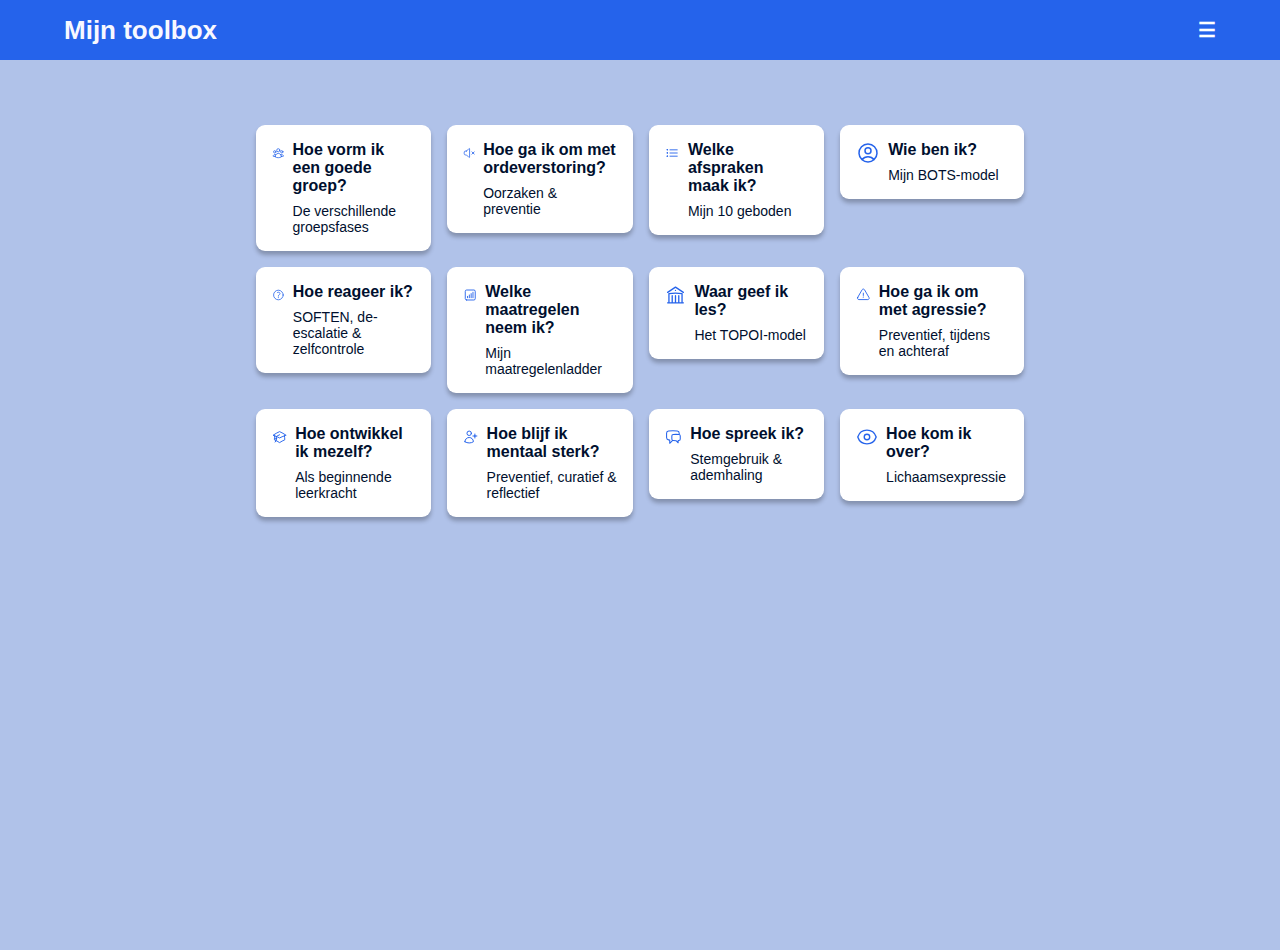
==== toolboxMenu.html @ 975180a3 "Add files via upload" ====
<!DOCTYPE html>
<html lang="en">
<head>
    <meta charset="UTF-8">
    <meta name="viewport" content="width=device-width, initial-scale=1.0">
    <title>ToolboxMenu</title>
    <link rel="stylesheet" href="./css/styles.css">
    <link rel="stylesheet" href="./css/toolboxMenu.css">

    <script src="./js/navbar.js" defer></script>
</head>
<body class="toolboxMenu">
    <header class="navigation-header">
        <nav>
            <div class="logo-container">
                <a href="./index.html">Mijn toolbox</a>
            </div>
            <div class="navigation-items" id="navigation-items">
                <a href="./goedeGroep.html">Hoe vorm ik een goede groep?</a>
                <a href="">Hoe vorm ik een goede groep?</a>
                <a href="">Hoe vorm ik een goede groep?</a>
            </div>
            <div class="hamburger">
                <span id="openHam">&#9776;</span>
                <span id="closeHam">&#x2716;</span>
            </div>
        </nav>
       </header>
    <main>
        <a href="./goedeGroep.html">
            <section class="card">
                <svg xmlns="http://www.w3.org/2000/svg" fill="none" viewBox="0 0 24 24" stroke-width="1.5" stroke="currentColor" class="w-6 h-6">
                    <path stroke-linecap="round" stroke-linejoin="round" d="M18 18.72a9.094 9.094 0 0 0 3.741-.479 3 3 0 0 0-4.682-2.72m.94 3.198.001.031c0 .225-.012.447-.037.666A11.944 11.944 0 0 1 12 21c-2.17 0-4.207-.576-5.963-1.584A6.062 6.062 0 0 1 6 18.719m12 0a5.971 5.971 0 0 0-.941-3.197m0 0A5.995 5.995 0 0 0 12 12.75a5.995 5.995 0 0 0-5.058 2.772m0 0a3 3 0 0 0-4.681 2.72 8.986 8.986 0 0 0 3.74.477m.94-3.197a5.971 5.971 0 0 0-.94 3.197M15 6.75a3 3 0 1 1-6 0 3 3 0 0 1 6 0Zm6 3a2.25 2.25 0 1 1-4.5 0 2.25 2.25 0 0 1 4.5 0Zm-13.5 0a2.25 2.25 0 1 1-4.5 0 2.25 2.25 0 0 1 4.5 0Z" />
                  </svg>
                  
                <div class="cardText">
                    <h2>Hoe vorm ik een goede groep?</h2>
                    <p>De verschillende groepsfases</p>
                </div>              
            </section>
        </a>
        <a href="./goedeGroep.html">

            <section class="card">
                <svg xmlns="http://www.w3.org/2000/svg" fill="none" viewBox="0 0 24 24" stroke-width="1.5" stroke="currentColor" class="w-6 h-6">
                    <path stroke-linecap="round" stroke-linejoin="round" d="M17.25 9.75 19.5 12m0 0 2.25 2.25M19.5 12l2.25-2.25M19.5 12l-2.25 2.25m-10.5-6 4.72-4.72a.75.75 0 0 1 1.28.53v15.88a.75.75 0 0 1-1.28.53l-4.72-4.72H4.51c-.88 0-1.704-.507-1.938-1.354A9.009 9.009 0 0 1 2.25 12c0-.83.112-1.633.322-2.396C2.806 8.756 3.63 8.25 4.51 8.25H6.75Z" />
                  </svg>                  
                <div class="cardText">
                    <h2>Hoe ga ik om met ordeverstoring?</h2>
                    <p>Oorzaken & preventie</p>
                </div>              
            </section>
        </a>
        <a href="./goedeGroep.html">

            <section class="card">
                <svg xmlns="http://www.w3.org/2000/svg" fill="none" viewBox="0 0 24 24" stroke-width="1.5" stroke="currentColor" class="w-6 h-6">
                    <path stroke-linecap="round" stroke-linejoin="round" d="M8.25 6.75h12M8.25 12h12m-12 5.25h12M3.75 6.75h.007v.008H3.75V6.75Zm.375 0a.375.375 0 1 1-.75 0 .375.375 0 0 1 .75 0ZM3.75 12h.007v.008H3.75V12Zm.375 0a.375.375 0 1 1-.75 0 .375.375 0 0 1 .75 0Zm-.375 5.25h.007v.008H3.75v-.008Zm.375 0a.375.375 0 1 1-.75 0 .375.375 0 0 1 .75 0Z" />
                  </svg>
                  
                <div class="cardText">
                    <h2>Welke afspraken maak ik?</h2>
                    <p>Mijn 10 geboden</p>
                </div>              
            </section>
        </a>
        <a href="./goedeGroep.html">

            <section class="card">
                <svg xmlns="http://www.w3.org/2000/svg" fill="none" viewBox="0 0 24 24" stroke-width="1.5" stroke="currentColor" class="w-6 h-6">
                    <path stroke-linecap="round" stroke-linejoin="round" d="M17.982 18.725A7.488 7.488 0 0 0 12 15.75a7.488 7.488 0 0 0-5.982 2.975m11.963 0a9 9 0 1 0-11.963 0m11.963 0A8.966 8.966 0 0 1 12 21a8.966 8.966 0 0 1-5.982-2.275M15 9.75a3 3 0 1 1-6 0 3 3 0 0 1 6 0Z" />
                  </svg>
                  
                <div class="cardText">
                    <h2>Wie ben ik?</h2>
                    <p>Mijn BOTS-model</p>
                </div>              
            </section>
        </a>
        <a href="./goedeGroep.html">

            <section class="card">
                <svg xmlns="http://www.w3.org/2000/svg" fill="none" viewBox="0 0 24 24" stroke-width="1.5" stroke="currentColor" class="w-6 h-6">
                    <path stroke-linecap="round" stroke-linejoin="round" d="M9.879 7.519c1.171-1.025 3.071-1.025 4.242 0 1.172 1.025 1.172 2.687 0 3.712-.203.179-.43.326-.67.442-.745.361-1.45.999-1.45 1.827v.75M21 12a9 9 0 1 1-18 0 9 9 0 0 1 18 0Zm-9 5.25h.008v.008H12v-.008Z" />
                  </svg>
                  
                  
                <div class="cardText">
                    <h2>Hoe reageer ik?</h2>
                    <p>SOFTEN, de-escalatie & zelfcontrole</p>
                </div>              
            </section>
        </a>
        <a href="./goedeGroep.html">

            <section class="card">
                <svg xmlns="http://www.w3.org/2000/svg" fill="none" viewBox="0 0 24 24" stroke-width="1.5" stroke="currentColor" class="w-6 h-6">
                    <path stroke-linecap="round" stroke-linejoin="round" d="M7.5 14.25v2.25m3-4.5v4.5m3-6.75v6.75m3-9v9M6 20.25h12A2.25 2.25 0 0 0 20.25 18V6A2.25 2.25 0 0 0 18 3.75H6A2.25 2.25 0 0 0 3.75 6v12A2.25 2.25 0 0 0 6 20.25Z" />
                  </svg>
                  
                <div class="cardText">
                    <h2>Welke maatregelen neem ik?</h2>
                    <p>Mijn maatregelenladder</p>
                </div>              
            </section>
        </a>
        <a href="./goedeGroep.html">

            <section class="card">
                <svg xmlns="http://www.w3.org/2000/svg" fill="none" viewBox="0 0 24 24" stroke-width="1.5" stroke="currentColor" class="w-6 h-6">
                    <path stroke-linecap="round" stroke-linejoin="round" d="M12 21v-8.25M15.75 21v-8.25M8.25 21v-8.25M3 9l9-6 9 6m-1.5 12V10.332A48.36 48.36 0 0 0 12 9.75c-2.551 0-5.056.2-7.5.582V21M3 21h18M12 6.75h.008v.008H12V6.75Z" />
                  </svg>
                  
                  
                <div class="cardText">
                    <h2>Waar geef ik les?</h2>
                    <p>Het TOPOI-model</p>
                </div>              
            </section>
        </a>
        <a href="./goedeGroep.html">

            <section class="card">
                <svg xmlns="http://www.w3.org/2000/svg" fill="none" viewBox="0 0 24 24" stroke-width="1.5" stroke="currentColor" class="w-6 h-6">
                    <path stroke-linecap="round" stroke-linejoin="round" d="M12 9v3.75m-9.303 3.376c-.866 1.5.217 3.374 1.948 3.374h14.71c1.73 0 2.813-1.874 1.948-3.374L13.949 3.378c-.866-1.5-3.032-1.5-3.898 0L2.697 16.126ZM12 15.75h.007v.008H12v-.008Z" />
                  </svg>
                  
                <div class="cardText">
                    <h2>Hoe ga ik om met agressie?</h2>
                    <p>Preventief, tijdens en achteraf</p>
                </div>              
            </section>
        </a>
        <a href="./goedeGroep.html">

            <section class="card">
                <svg xmlns="http://www.w3.org/2000/svg" fill="none" viewBox="0 0 24 24" stroke-width="1.5" stroke="currentColor" class="w-6 h-6">
                    <path stroke-linecap="round" stroke-linejoin="round" d="M4.26 10.147a60.438 60.438 0 0 0-.491 6.347A48.62 48.62 0 0 1 12 20.904a48.62 48.62 0 0 1 8.232-4.41 60.46 60.46 0 0 0-.491-6.347m-15.482 0a50.636 50.636 0 0 0-2.658-.813A59.906 59.906 0 0 1 12 3.493a59.903 59.903 0 0 1 10.399 5.84c-.896.248-1.783.52-2.658.814m-15.482 0A50.717 50.717 0 0 1 12 13.489a50.702 50.702 0 0 1 7.74-3.342M6.75 15a.75.75 0 1 0 0-1.5.75.75 0 0 0 0 1.5Zm0 0v-3.675A55.378 55.378 0 0 1 12 8.443m-7.007 11.55A5.981 5.981 0 0 0 6.75 15.75v-1.5" />
                  </svg>
                  
                <div class="cardText">
                    <h2>Hoe ontwikkel ik mezelf?</h2>
                    <p>Als beginnende leerkracht</p>
                </div>              
            </section>
        </a>
        <a href="./goedeGroep.html">

            <section class="card">
                <svg xmlns="http://www.w3.org/2000/svg" fill="none" viewBox="0 0 24 24" stroke-width="1.5" stroke="currentColor" class="w-6 h-6">
                    <path stroke-linecap="round" stroke-linejoin="round" d="M18 7.5v3m0 0v3m0-3h3m-3 0h-3m-2.25-4.125a3.375 3.375 0 1 1-6.75 0 3.375 3.375 0 0 1 6.75 0ZM3 19.235v-.11a6.375 6.375 0 0 1 12.75 0v.109A12.318 12.318 0 0 1 9.374 21c-2.331 0-4.512-.645-6.374-1.766Z" />
                  </svg>
                  
                <div class="cardText">
                    <h2>Hoe blijf ik mentaal sterk?</h2>
                    <p>Preventief, curatief & reflectief</p>
                </div>              
            </section>
        </a>
        <a href="./goedeGroep.html">

            <section class="card">
                <svg xmlns="http://www.w3.org/2000/svg" fill="none" viewBox="0 0 24 24" stroke-width="1.5" stroke="currentColor" class="w-6 h-6">
                    <path stroke-linecap="round" stroke-linejoin="round" d="M20.25 8.511c.884.284 1.5 1.128 1.5 2.097v4.286c0 1.136-.847 2.1-1.98 2.193-.34.027-.68.052-1.02.072v3.091l-3-3c-1.354 0-2.694-.055-4.02-.163a2.115 2.115 0 0 1-.825-.242m9.345-8.334a2.126 2.126 0 0 0-.476-.095 48.64 48.64 0 0 0-8.048 0c-1.131.094-1.976 1.057-1.976 2.192v4.286c0 .837.46 1.58 1.155 1.951m9.345-8.334V6.637c0-1.621-1.152-3.026-2.76-3.235A48.455 48.455 0 0 0 11.25 3c-2.115 0-4.198.137-6.24.402-1.608.209-2.76 1.614-2.76 3.235v6.226c0 1.621 1.152 3.026 2.76 3.235.577.075 1.157.14 1.74.194V21l4.155-4.155" />
                  </svg>
                  
                <div class="cardText">
                    <h2>Hoe spreek ik?</h2>
                    <p>Stemgebruik & ademhaling</p>
                </div>              
            </section>
        </a>
        <a href="./goedeGroep.html">

            <section class="card">
                <svg xmlns="http://www.w3.org/2000/svg" fill="none" viewBox="0 0 24 24" stroke-width="1.5" stroke="currentColor" class="w-6 h-6">
                    <path stroke-linecap="round" stroke-linejoin="round" d="M2.036 12.322a1.012 1.012 0 0 1 0-.639C3.423 7.51 7.36 4.5 12 4.5c4.638 0 8.573 3.007 9.963 7.178.07.207.07.431 0 .639C20.577 16.49 16.64 19.5 12 19.5c-4.638 0-8.573-3.007-9.963-7.178Z" />
                    <path stroke-linecap="round" stroke-linejoin="round" d="M15 12a3 3 0 1 1-6 0 3 3 0 0 1 6 0Z" />
                  </svg>
                  
                <div class="cardText">
                    <h2>Hoe kom ik over?</h2>
                    <p>Lichaamsexpressie</p>
                </div>              
            </section>
        </a>
        
    </main>
</body>
</html>
---- css/styles.css ----
/* raleway-regular - latin */
@import url('https://fonts.googleapis.com/css?family=Raleway:400,700&display=swap');
* {
    margin: 0;
    padding: 0;
    box-sizing: border-box;
    font-family: 'Raleway', sans-serif;
    text-decoration: none;
}

h1, h2, h3, h4, h5, h6, p {
    color: #000f2e;
}
/* button but not accordeon class */
button.blue {
    border: none;
    padding: 16px 32px;
    border-radius: 16px;
    background: #2563EB;
    box-shadow: 0px -5px 0px 0px #023EB8 inset;

    color: white;
    font-size: 24px;
    cursor: pointer;

    position: absolute;
    left: 50%;
    top: 50%;
    transform: translate(-50%, -50%);
    display: flex;
    justify-content: space-between;
    align-items: center;
    gap: 8px;

    width: fit-content;
    font-weight: bolder;
}


button.blue:active {
    box-shadow: 0px -2px 0px 0px #023EB8 inset;
    position: relative;
    transform: translate(-50%, calc(-50% + 5px));
}

button.blue > svg {
    color: white;
}

*, body {
    padding: 0;
    margin: 0;
    box-sizing: border-box;
    font-family: sans-serif;
  }
  main {
    margin-top: 50px;
  }
  /* Navigation */
  .navigation-header {
    background-color: #2563EB;
    padding: 0 5%;
    height: 60px;
    display: flex;
    justify-content: center;
    align-items: center;
    position: fixed;
    top: 0;
    left: 0;
    width: 100%;
  
  }
  
  nav {
    width: 100%;
    max-width: 1200px;
    display: flex;
    justify-content: space-between;
    align-items: center;

  }
  .logo-container {
    display: flex;
    align-items: center;
    gap: 10px;
    width: 90%;
  }
  .logo-container > a {
    color: ghostwhite;
    text-decoration: none;
    font-weight: 700;
    font-size: 26px;
    white-space: nowrap;
    overflow: hidden;
    text-overflow: ellipsis;
  }
  .navigation-items {
    display: flex;
    gap: 40px;
  }
  .navigation-items > a {
    color: ghostwhite;
    text-decoration: none;
    font-weight: 500;
    font-size: 16px;
    transition: .4s ease-in-out;
  }
  .navigation-items > a:hover {
    color: white;
  }
  .hamburger {
    display: none;
    font-size: 20px;
    font-weight: 800;
    color: white;
  }
    .hamburger {
      display: flex;
      cursor: pointer;
    }
    .hamburger #closeHam {
      display: none;
    }
    .navigation-items {
      display: none;
      flex-direction: column;
      align-items: center;
      position: absolute;
      right: 0;
      top: 58px;
      background-color: #2563EB;
      width: 100%;
      height: calc(100vh - 58px);
      padding-top: 60px;
      gap: 10vh;
      animation: slideRight .5s ease-in-out;
    }


@keyframes slideRight {
    from {
        transform: translateX(100%);
    }
    to {
        transform: translateX(0%);
    }
}

.accordion {
    background-color: #fff;
    color: #000f2e;
    cursor: pointer;
    padding: 18px;
    width: 100%;
    text-align: left;
    border: none;
    outline: none;
    transition: 0.4s;
    font-size: 24px;
    font-weight: 600;
    border-radius: 9px;
  }
  
  /* Add a background color to the button if it is clicked on (add the .active class with JS), and when you move the mouse over it (hover) */
  .active, .accordion:hover {
    background-color: #2563EB;
    color: white;
  }
  
  /* Style the accordion panel. Note: hidden by default */
  .panel {
    padding: 20px 18px;
    background-color: white;
    border-radius: 9px;
    display: none;
    overflow-x: hidden;
  }

  .panel > h2 {
      font-size: 20px;
      margin: 16px 0 8px 0;
  }

  .panel > img {
      width: 50%;
      height: auto;
      margin-bottom: 16px;
  }
---- css/toolboxMenu.css ----
body {
    background-color: #023EB850;
    width: 100%;
    height: 100vh;
}
main {
    display: flex;
    flex-direction: column;
    gap: 16px;
    padding: 50px 5%;
}
@media (min-width: 768px) {
    main {
        display: grid;
        grid-template-columns: repeat(2, 1fr);
        gap: 16px;
        padding: 75px 10%;
    }
}

@media (min-width: 1024px) {
    main {
        grid-template-columns: repeat(4, 1fr);
        padding: 75px 20%;
    }
}

.card {
    display: flex;
    justify-content: flex-start;
    gap: 8px;
    padding: 16px;
    border-radius: 9px;
    background: #ffffff;
    box-shadow: 0px 4px 4px rgba(0, 0, 0, 0.25);
}

.cardText {
    display: flex;
    flex-direction: column;
    gap: 8px;
}

.cardText h2 {
    font-size: 16px;
    font-weight: 600;
}

.cardText p {
    font-size: 14px;
    font-weight: 400;
}

.card svg {
    width: 24px;
    height: 24px;
    color: #2563EB;
}
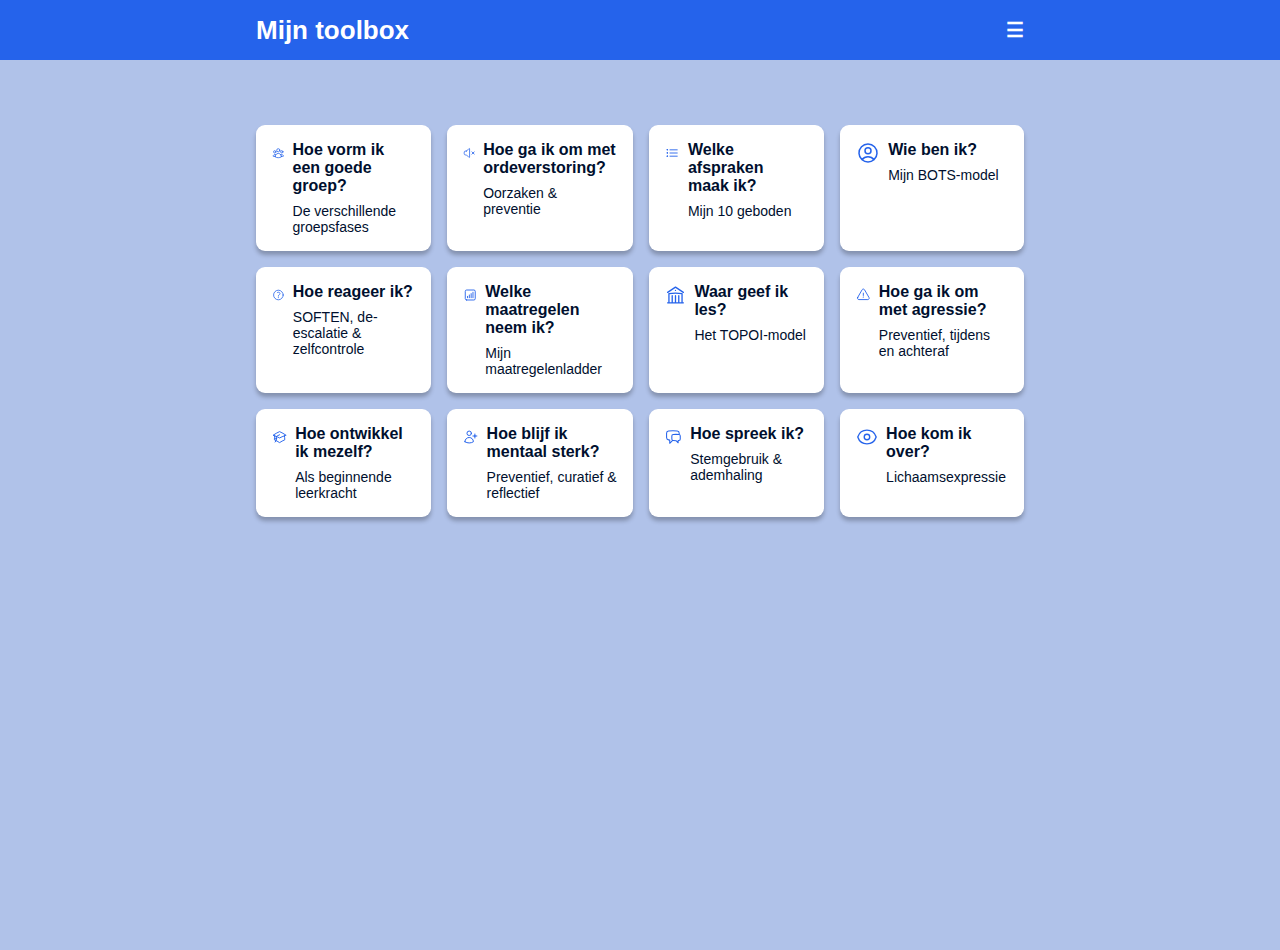
==== commit c732b746: "Add files via upload" ====
--- a/toolboxMenu.html
+++ b/toolboxMenu.html
@@ -3,7 +3,7 @@
 <head>
     <meta charset="UTF-8">
     <meta name="viewport" content="width=device-width, initial-scale=1.0">
-    <title>ToolboxMenu</title>
+    <title>Mijn Toolbox - Ruben Coulier</title>
     <link rel="stylesheet" href="./css/styles.css">
     <link rel="stylesheet" href="./css/toolboxMenu.css">
 
@@ -17,8 +17,17 @@
             </div>
             <div class="navigation-items" id="navigation-items">
                 <a href="./goedeGroep.html">Hoe vorm ik een goede groep?</a>
+                <a href="./ordeVerstoring.html">Hoe ga ik om met ordeverstoring?</a>
                 <a href="">Hoe vorm ik een goede groep?</a>
-                <a href="">Hoe vorm ik een goede groep?</a>
+				<a href="">Hoe vorm ik een goede groep?</a>
+				<a href="">Hoe vorm ik een goede groep?</a>
+				<a href="">Hoe vorm ik een goede groep?</a>
+				<a href="">Hoe vorm ik een goede groep?</a>
+				<a href="">Hoe vorm ik een goede groep?</a>
+				<a href="">Hoe vorm ik een goede groep?</a>
+				<a href="">Hoe vorm ik een goede groep?</a>
+				<a href="">Hoe vorm ik een goede groep?</a>
+				<a href="">Hoe vorm ik een goede groep?</a>
             </div>
             <div class="hamburger">
                 <span id="openHam">&#9776;</span>
@@ -39,7 +48,7 @@
                 </div>              
             </section>
         </a>
-        <a href="./goedeGroep.html">
+        <a href="./ordeVerstoring.html">
 
             <section class="card">
                 <svg xmlns="http://www.w3.org/2000/svg" fill="none" viewBox="0 0 24 24" stroke-width="1.5" stroke="currentColor" class="w-6 h-6">
@@ -51,7 +60,7 @@
                 </div>              
             </section>
         </a>
-        <a href="./goedeGroep.html">
+        <a href="./tienGeboden.html">
 
             <section class="card">
                 <svg xmlns="http://www.w3.org/2000/svg" fill="none" viewBox="0 0 24 24" stroke-width="1.5" stroke="currentColor" class="w-6 h-6">
@@ -64,7 +73,7 @@
                 </div>              
             </section>
         </a>
-        <a href="./goedeGroep.html">
+        <a href="./botsModel.html">
 
             <section class="card">
                 <svg xmlns="http://www.w3.org/2000/svg" fill="none" viewBox="0 0 24 24" stroke-width="1.5" stroke="currentColor" class="w-6 h-6">
@@ -77,7 +86,7 @@
                 </div>              
             </section>
         </a>
-        <a href="./goedeGroep.html">
+        <a href="./mijnReactie.html">
 
             <section class="card">
                 <svg xmlns="http://www.w3.org/2000/svg" fill="none" viewBox="0 0 24 24" stroke-width="1.5" stroke="currentColor" class="w-6 h-6">
@@ -91,7 +100,7 @@
                 </div>              
             </section>
         </a>
-        <a href="./goedeGroep.html">
+        <a href="./maatregelenLadder.html">
 
             <section class="card">
                 <svg xmlns="http://www.w3.org/2000/svg" fill="none" viewBox="0 0 24 24" stroke-width="1.5" stroke="currentColor" class="w-6 h-6">
@@ -104,7 +113,7 @@
                 </div>              
             </section>
         </a>
-        <a href="./goedeGroep.html">
+        <a href="./topoiModel.html">
 
             <section class="card">
                 <svg xmlns="http://www.w3.org/2000/svg" fill="none" viewBox="0 0 24 24" stroke-width="1.5" stroke="currentColor" class="w-6 h-6">
@@ -118,7 +127,7 @@
                 </div>              
             </section>
         </a>
-        <a href="./goedeGroep.html">
+        <a href="./agressieOmgang.html">
 
             <section class="card">
                 <svg xmlns="http://www.w3.org/2000/svg" fill="none" viewBox="0 0 24 24" stroke-width="1.5" stroke="currentColor" class="w-6 h-6">
@@ -131,7 +140,7 @@
                 </div>              
             </section>
         </a>
-        <a href="./goedeGroep.html">
+        <a href="./zelfOntwikkeling.html">
 
             <section class="card">
                 <svg xmlns="http://www.w3.org/2000/svg" fill="none" viewBox="0 0 24 24" stroke-width="1.5" stroke="currentColor" class="w-6 h-6">
@@ -144,7 +153,7 @@
                 </div>              
             </section>
         </a>
-        <a href="./goedeGroep.html">
+        <a href="./zelfKennis.html">
 
             <section class="card">
                 <svg xmlns="http://www.w3.org/2000/svg" fill="none" viewBox="0 0 24 24" stroke-width="1.5" stroke="currentColor" class="w-6 h-6">
@@ -157,7 +166,7 @@
                 </div>              
             </section>
         </a>
-        <a href="./goedeGroep.html">
+        <a href="./stemGebruik.html">
 
             <section class="card">
                 <svg xmlns="http://www.w3.org/2000/svg" fill="none" viewBox="0 0 24 24" stroke-width="1.5" stroke="currentColor" class="w-6 h-6">
@@ -170,7 +179,7 @@
                 </div>              
             </section>
         </a>
-        <a href="./goedeGroep.html">
+        <a href="./lichaamsExpressie.html">
 
             <section class="card">
                 <svg xmlns="http://www.w3.org/2000/svg" fill="none" viewBox="0 0 24 24" stroke-width="1.5" stroke="currentColor" class="w-6 h-6">
--- a/css/styles.css
+++ b/css/styles.css
@@ -11,6 +11,20 @@
 h1, h2, h3, h4, h5, h6, p {
     color: #000f2e;
 }
+
+body {
+    animation: fadeIn .7s ease-in-out;
+}
+
+@keyframes fadeIn {
+    from {
+        opacity: 0;
+    }
+    to {
+        opacity: 1;
+    }
+}
+
 /* button but not accordeon class */
 button.blue {
     border: none;
@@ -62,13 +76,26 @@
     padding: 0 5%;
     height: 60px;
     display: flex;
-    justify-content: center;
+    justify-content: space-between;
     align-items: center;
     position: fixed;
     top: 0;
     left: 0;
     width: 100%;
-  
+    z-index: 10;
+  
+  }
+  
+  @media screen and (min-width: 768px) {
+    .navigation-header {
+      padding: 0 10%;
+    }
+  }
+  
+  @media screen and (min-width: 1024px) {
+    .navigation-header {
+      padding: 0 20%;
+    }
   }
   
   nav {
@@ -86,28 +113,48 @@
     width: 90%;
   }
   .logo-container > a {
-    color: ghostwhite;
+    color: #ffffff;
     text-decoration: none;
     font-weight: 700;
     font-size: 26px;
     white-space: nowrap;
     overflow: hidden;
     text-overflow: ellipsis;
+
+
   }
   .navigation-items {
     display: flex;
-    gap: 40px;
+    gap: 2px;
   }
   .navigation-items > a {
-    color: ghostwhite;
+    color: #000f2e;
     text-decoration: none;
     font-weight: 500;
     font-size: 16px;
+    line-height: normal;
     transition: .4s ease-in-out;
-  }
-  .navigation-items > a:hover {
-    color: white;
-  }
+
+    background-color: #ffffff;
+    padding: 8px 16px;
+    border-radius: 9px;
+    margin: 0 20%;
+    text-align: center;
+    align-items: center;
+    justify-content: center;
+  }
+
+  @media (min-width: 768px) {
+    .navigation-items > a {
+        padding: 10px 10%;
+    }
+}
+
+@media (min-width: 1024px) {
+  .navigation-items > a {
+        padding: 10px 20%;
+    }
+}
   .hamburger {
     display: none;
     font-size: 20px;
@@ -123,8 +170,7 @@
     }
     .navigation-items {
       display: none;
-      flex-direction: column;
-      align-items: center;
+      grid-template-columns: 1fr;
       position: absolute;
       right: 0;
       top: 58px;
@@ -132,7 +178,7 @@
       width: 100%;
       height: calc(100vh - 58px);
       padding-top: 60px;
-      gap: 10vh;
+      gap: 16px;
       animation: slideRight .5s ease-in-out;
     }
 
@@ -174,6 +220,8 @@
     border-radius: 9px;
     display: none;
     overflow-x: hidden;
+    width: 100%;
+    text-align: justify;
   }
 
   .panel > h2 {
@@ -185,4 +233,52 @@
       width: 50%;
       height: auto;
       margin-bottom: 16px;
-  }+	    margin-left: 50%;
+      transform: translateX(-50%);
+  }
+
+  /* <div class="popup" id="popup">
+  <span class="close" id="close">&times;</span>
+  <div class="popup-content">
+      <img src="./assets/Dilemma.png" alt="dilemma">
+  </div>
+  </div> */
+
+  .popup {
+    position: fixed;
+    top: 50%;
+    left: 50%;
+    z-index: 1000;
+    transform: translate(-50%, -50%);
+    width: fit-content;
+    height: fit-content;
+    background-color: white;
+    border-radius: 9px;
+    padding: 16px;
+
+    box-shadow: 0px 4px 50px rgba(0, 0, 0, 0.75);
+  }
+
+  .popup > .close {
+    position: absolute;
+    top: 20px;
+    right: 20px;
+    font-size: 32px;
+    cursor: pointer;
+  }
+
+  .popup > .popup-content {
+    width: 100%;
+    height: 100%;
+    display: flex;
+    justify-content: center;
+    align-items: center;
+  }
+
+  .popup > .popup-content > img {
+    max-width: 80%;
+    max-height: 80%;
+    height: auto;
+    width: auto;
+    margin-top: 50px;
+  }
--- a/css/toolboxMenu.css
+++ b/css/toolboxMenu.css
@@ -33,6 +33,7 @@
     border-radius: 9px;
     background: #ffffff;
     box-shadow: 0px 4px 4px rgba(0, 0, 0, 0.25);
+    height: 100%;
 }
 
 .cardText {
